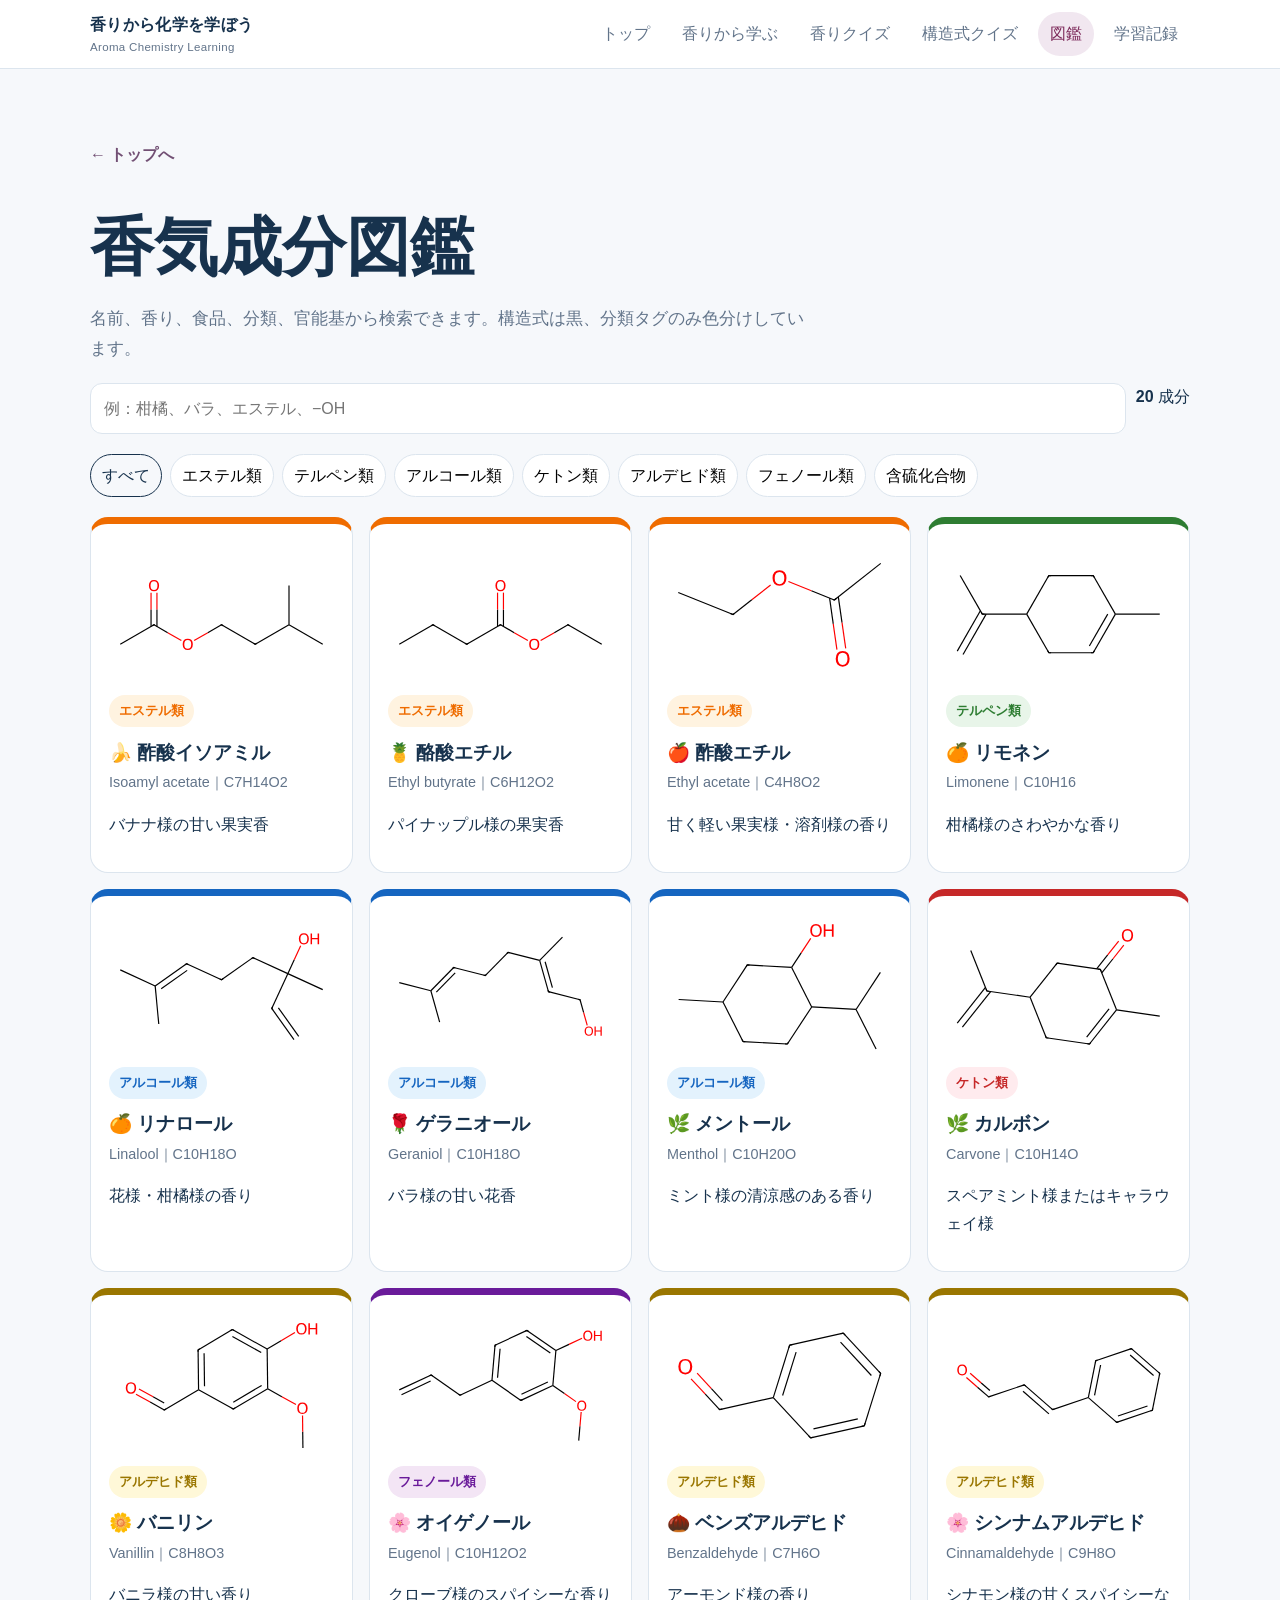
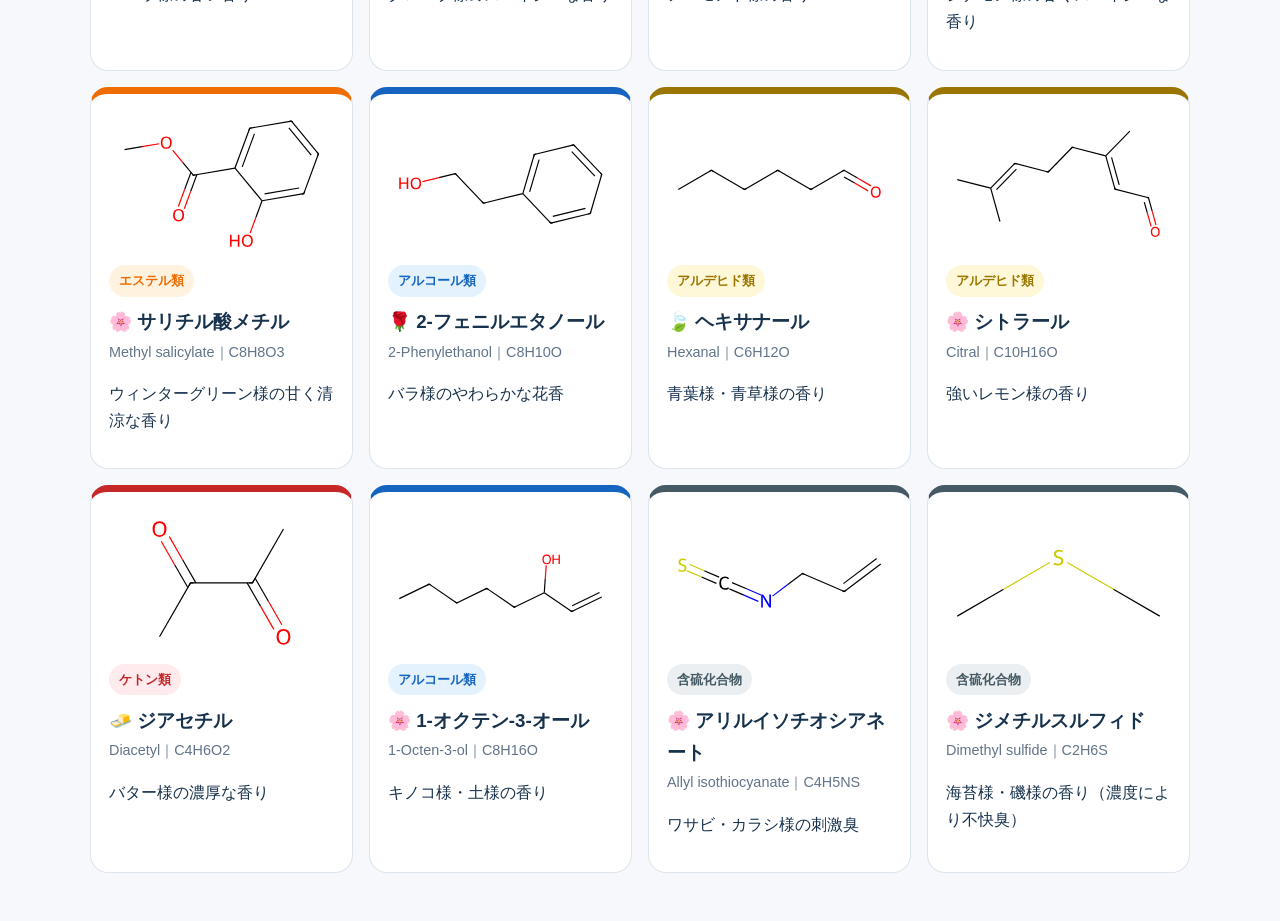
==== pages/encyclopedia.html @ e6738907 "Add files via upload" ====
<!doctype html><html lang="ja"><head><meta charset="utf-8"><meta name="viewport" content="width=device-width,initial-scale=1"><title>香気成分図鑑</title><link rel="stylesheet" href="../css/common.css"><link rel="stylesheet" href="../css/encyclopedia.css"></head><body><header class="site-header"><div class="container header-inner"><a class="brand" href="../index.html">香りから化学を学ぼう<small>Aroma Chemistry Learning</small></a><nav><a class="" href="../index.html">トップ</a><a class="" href="../pages/learn.html">香りから学ぶ</a><a class="" href="../pages/odor-quiz.html">香りクイズ</a><a class="" href="../pages/structure-quiz.html">構造式クイズ</a><a class="active" href="../pages/encyclopedia.html">図鑑</a><a class="" href="../pages/progress.html">学習記録</a></nav></div></header><main class="section"><div class="container"><a class="back" href="../index.html">← トップへ</a><h1>香気成分図鑑</h1><p class="lead">名前、香り、食品、分類、官能基から検索できます。構造式は黒、分類タグのみ色分けしています。</p><div class="tools"><input id="search" type="search" placeholder="例：柑橘、バラ、エステル、−OH"><span><b id="count">0</b> 成分</span></div><div class="filters" id="filters"></div><div class="cards" id="cards"></div></div></main><dialog id="detail"><div class="dialog-body" id="detailContent"></div></dialog><script type="module" src="../js/encyclopedia.js"></script></body></html>
---- css/common.css ----
:root{--ink:#17324d;--muted:#62748a;--bg:#f6f8fb;--card:#fff;--line:#dce5ee;--accent:#ad3b78;--accent2:#5b3f92}
*{box-sizing:border-box}html{scroll-behavior:smooth}body{margin:0;font-family:-apple-system,BlinkMacSystemFont,"Segoe UI","Hiragino Sans","Yu Gothic",sans-serif;background:var(--bg);color:var(--ink);line-height:1.7}
a{color:inherit;text-decoration:none}button,input,select{font:inherit}.container{width:min(1100px,calc(100% - 32px));margin:auto}
.site-header{background:#fff;border-bottom:1px solid var(--line);position:sticky;top:0;z-index:20}.header-inner{min-height:68px;display:flex;align-items:center;justify-content:space-between;gap:20px}
.brand{font-weight:800;letter-spacing:.02em}.brand small{display:block;color:var(--muted);font-weight:500;font-size:.72rem}
nav{display:flex;gap:8px;flex-wrap:wrap}nav a{padding:8px 12px;border-radius:999px;color:var(--muted)}nav a:hover,nav a.active{background:#f1e7f0;color:#7c2859}
.hero{padding:64px 0 40px;background:linear-gradient(135deg,#fff 0%,#f6edf4 48%,#eef4fb 100%)}.eyebrow{font-weight:800;color:#8c3265;letter-spacing:.12em;font-size:.8rem}
h1{font-size:clamp(2rem,6vw,4rem);line-height:1.15;margin:.3em 0}.lead{font-size:1.08rem;color:var(--muted);max-width:720px}
.flow{display:flex;align-items:center;gap:8px;flex-wrap:wrap;margin:24px 0}.flow span{background:#fff;border:1px solid var(--line);border-radius:999px;padding:8px 14px;font-weight:700}.flow b{color:#9c4b7b}
.grid{display:grid;grid-template-columns:repeat(auto-fit,minmax(230px,1fr));gap:18px}.menu-card,.panel,.quiz-card,.detail-card,.stat-card{background:#fff;border:1px solid var(--line);border-radius:22px;box-shadow:0 10px 30px rgba(27,53,79,.06)}
.menu-card{padding:24px;transition:.2s}.menu-card:hover{transform:translateY(-3px);box-shadow:0 16px 36px rgba(27,53,79,.1)}.menu-card .icon{font-size:2rem}.menu-card h2{margin:.4em 0}.menu-card p{color:var(--muted);margin:0}
.section{padding:48px 0}.section h2{font-size:1.7rem}.btn{border:0;border-radius:14px;padding:12px 18px;background:#263f5b;color:#fff;font-weight:800;cursor:pointer}.btn.primary{background:linear-gradient(135deg,#a53672,#65419a)}.btn.secondary{background:#edf2f7;color:#29445f}.btn:disabled{opacity:.55;cursor:default}.back{display:inline-flex;margin:24px 0;color:#725074;font-weight:700}
.tag{display:inline-flex;border-radius:999px;padding:5px 10px;font-size:.8rem;font-weight:800;color:var(--class-color);background:var(--class-light)}
.structure-img{display:block;max-width:100%;height:180px;object-fit:contain;filter:none}
.footer{padding:36px 0;color:var(--muted);font-size:.85rem;text-align:center}
.progress{height:10px;background:#e7edf3;border-radius:999px;overflow:hidden}.progress span{display:block;height:100%;background:linear-gradient(90deg,#a53672,#65419a)}
.notice{padding:14px 16px;border-left:4px solid var(--class-color,#8d5278);background:var(--class-light,#f7edf3);border-radius:8px}
@media(max-width:760px){.header-inner{align-items:flex-start;padding:12px 0;flex-direction:column}nav{font-size:.85rem}.hero{padding-top:38px}.structure-img{height:145px}}
---- css/encyclopedia.css ----
.tools{display:flex;gap:10px;flex-wrap:wrap;margin:20px 0}.tools input,.tools select{border:1px solid var(--line);border-radius:12px;padding:11px 13px;background:#fff}.tools input{flex:1;min-width:220px}.filters{display:flex;gap:8px;flex-wrap:wrap;margin-bottom:20px}.filter{border:1px solid var(--line);background:#fff;border-radius:999px;padding:7px 11px;cursor:pointer}.filter.active{color:var(--class-color);background:var(--class-light);border-color:var(--class-color)}
.cards{display:grid;grid-template-columns:repeat(auto-fill,minmax(250px,1fr));gap:16px}.compound-card{background:#fff;border:1px solid var(--line);border-top:7px solid var(--class-color);border-radius:18px;padding:18px;cursor:pointer}.compound-card img{width:100%;height:145px;object-fit:contain}.compound-card h3{margin:.5em 0 .1em}.muted{color:var(--muted);font-size:.9rem}
dialog{width:min(760px,calc(100% - 24px));border:0;border-radius:22px;padding:0;box-shadow:0 24px 70px rgba(0,0,0,.22)}dialog::backdrop{background:rgba(18,34,50,.55)}.dialog-body{padding:26px}.dialog-head{display:flex;justify-content:space-between;gap:15px}.close{border:0;background:#edf2f7;border-radius:50%;width:38px;height:38px;cursor:pointer}.detail-grid{display:grid;grid-template-columns:260px 1fr;gap:22px}.detail-grid img{width:100%;height:220px;object-fit:contain}.fact{padding:11px 0;border-bottom:1px solid var(--line)}
@media(max-width:640px){.detail-grid{grid-template-columns:1fr}}
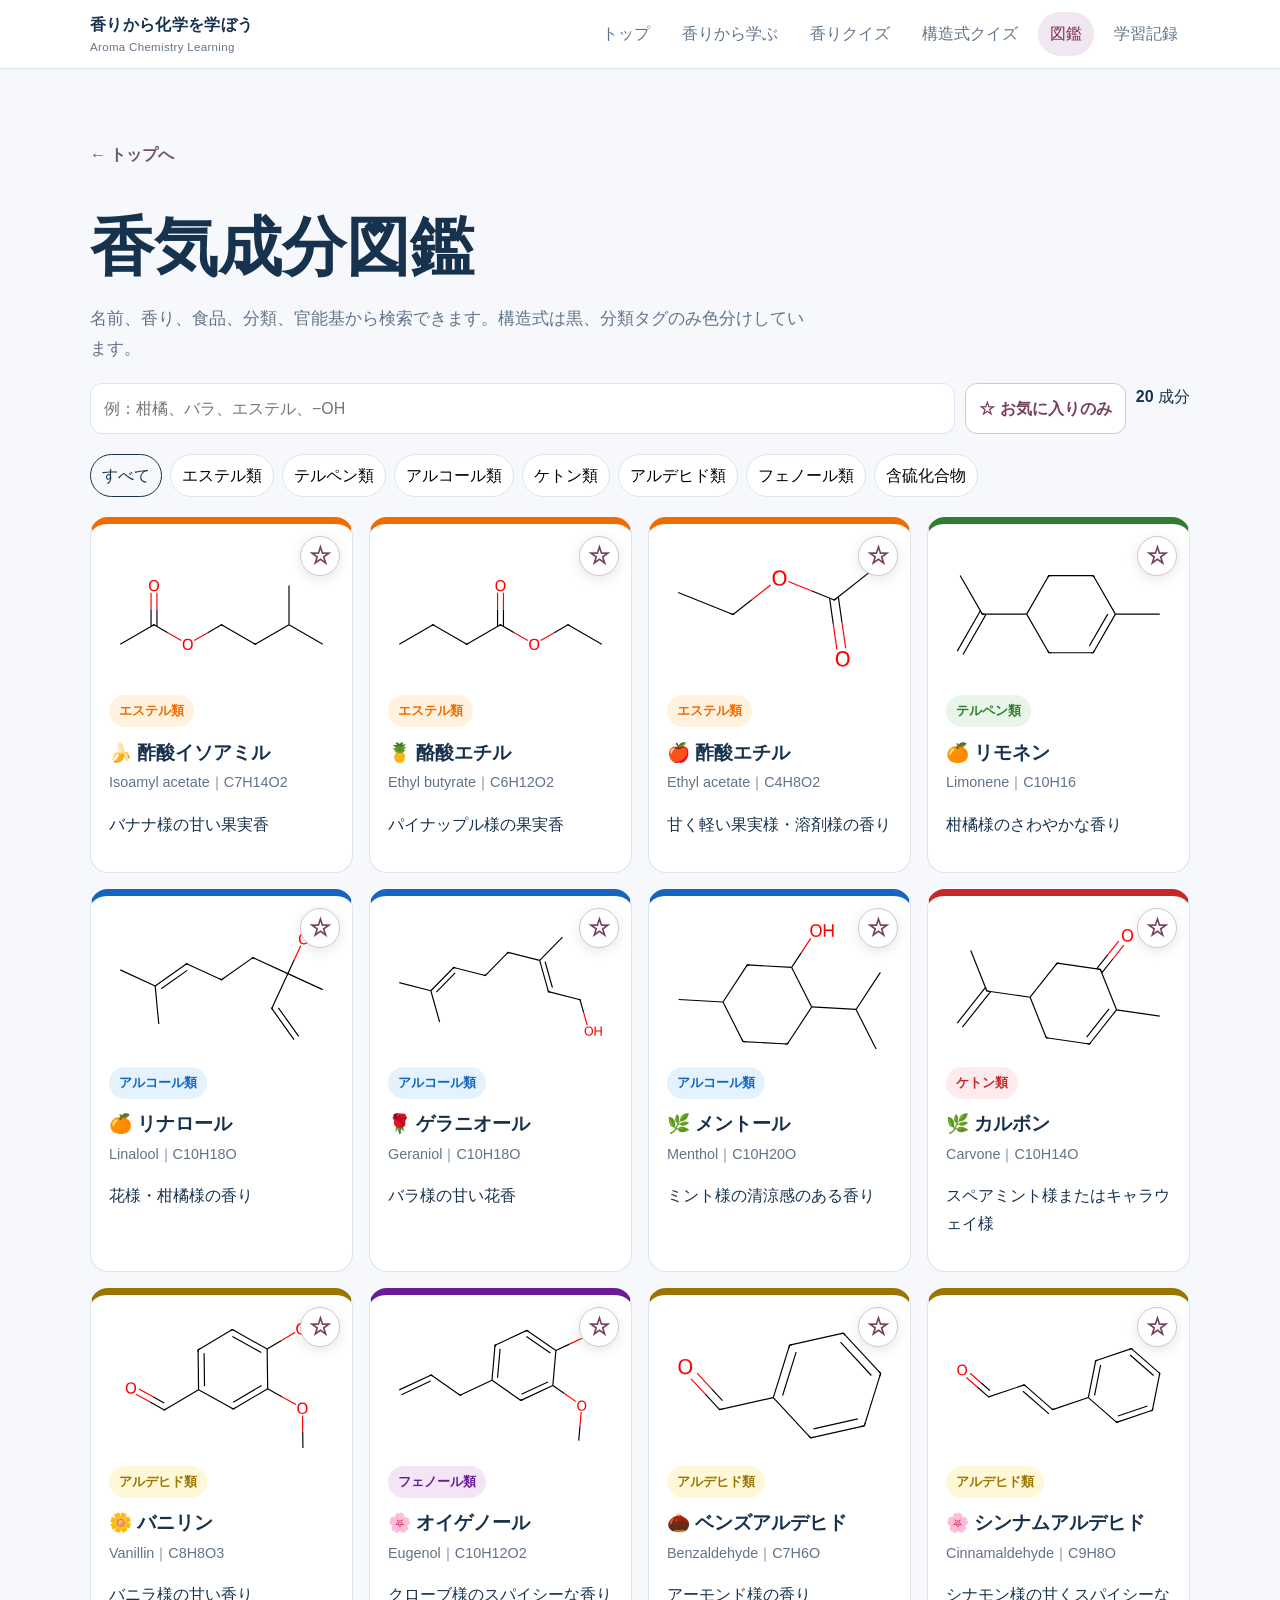
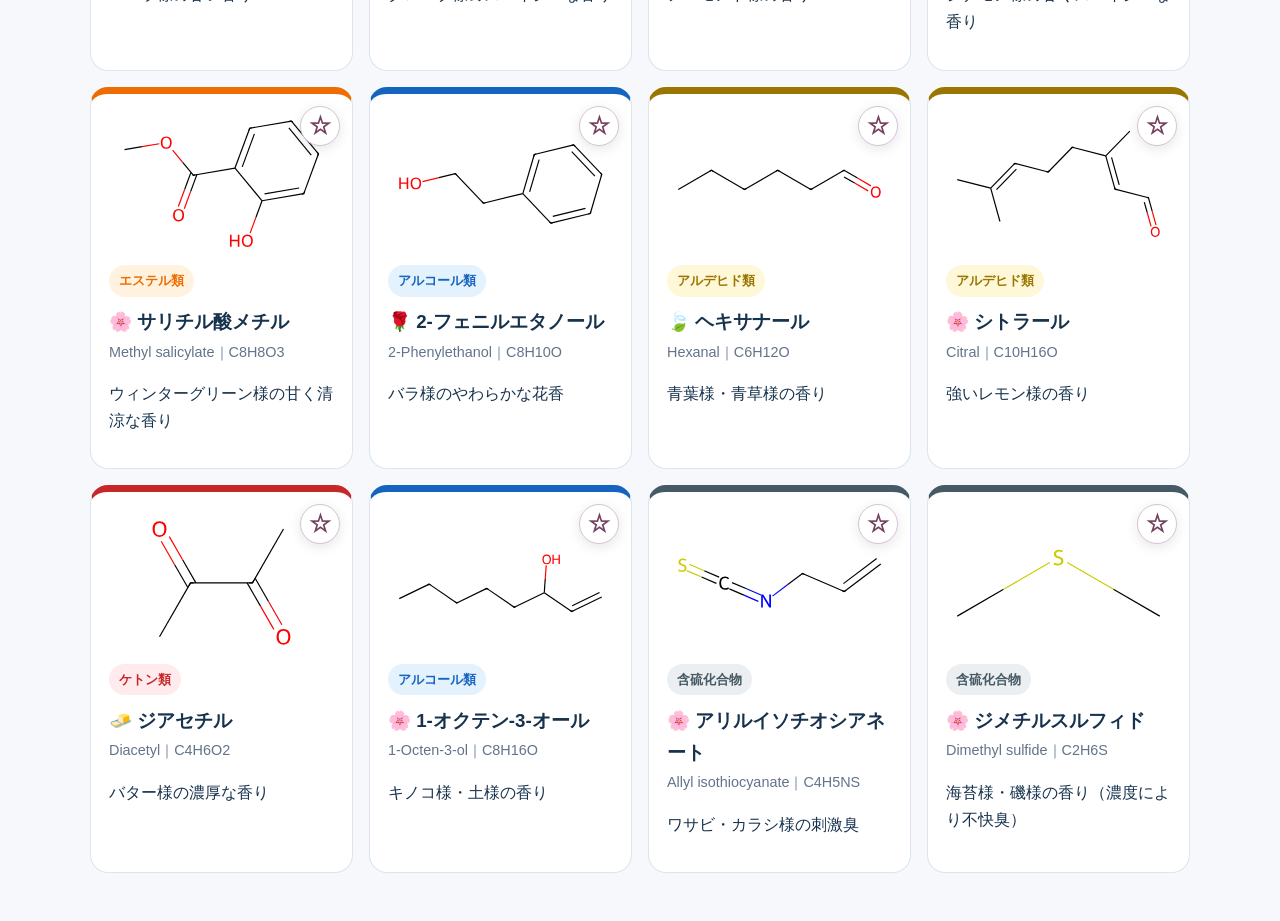
==== commit 589b9e97: "Release version 2.2" ====
--- a/pages/encyclopedia.html
+++ b/pages/encyclopedia.html
@@ -1 +1 @@
-<!doctype html><html lang="ja"><head><meta charset="utf-8"><meta name="viewport" content="width=device-width,initial-scale=1"><title>香気成分図鑑</title><link rel="stylesheet" href="../css/common.css"><link rel="stylesheet" href="../css/encyclopedia.css"></head><body><header class="site-header"><div class="container header-inner"><a class="brand" href="../index.html">香りから化学を学ぼう<small>Aroma Chemistry Learning</small></a><nav><a class="" href="../index.html">トップ</a><a class="" href="../pages/learn.html">香りから学ぶ</a><a class="" href="../pages/odor-quiz.html">香りクイズ</a><a class="" href="../pages/structure-quiz.html">構造式クイズ</a><a class="active" href="../pages/encyclopedia.html">図鑑</a><a class="" href="../pages/progress.html">学習記録</a></nav></div></header><main class="section"><div class="container"><a class="back" href="../index.html">← トップへ</a><h1>香気成分図鑑</h1><p class="lead">名前、香り、食品、分類、官能基から検索できます。構造式は黒、分類タグのみ色分けしています。</p><div class="tools"><input id="search" type="search" placeholder="例：柑橘、バラ、エステル、−OH"><span><b id="count">0</b> 成分</span></div><div class="filters" id="filters"></div><div class="cards" id="cards"></div></div></main><dialog id="detail"><div class="dialog-body" id="detailContent"></div></dialog><script type="module" src="../js/encyclopedia.js"></script></body></html>+<!doctype html><html lang="ja"><head><meta charset="utf-8"><meta name="viewport" content="width=device-width,initial-scale=1"><title>香気成分図鑑</title><link rel="stylesheet" href="../css/common.css"><link rel="stylesheet" href="../css/encyclopedia.css"></head><body><header class="site-header"><div class="container header-inner"><a class="brand" href="../index.html">香りから化学を学ぼう<small>Aroma Chemistry Learning</small></a><nav><a class="" href="../index.html">トップ</a><a class="" href="../pages/learn.html">香りから学ぶ</a><a class="" href="../pages/odor-quiz.html">香りクイズ</a><a class="" href="../pages/structure-quiz.html">構造式クイズ</a><a class="active" href="../pages/encyclopedia.html">図鑑</a><a class="" href="../pages/progress.html">学習記録</a></nav></div></header><main class="section"><div class="container"><a class="back" href="../index.html">← トップへ</a><h1>香気成分図鑑</h1><p class="lead">名前、香り、食品、分類、官能基から検索できます。構造式は黒、分類タグのみ色分けしています。</p><div class="tools"><input id="search" type="search" placeholder="例：柑橘、バラ、エステル、−OH"><button id="favoriteOnly" class="favorite-filter" type="button" aria-pressed="false">☆ お気に入りのみ</button><span><b id="count">0</b> 成分</span></div><div class="filters" id="filters"></div><div class="cards" id="cards"></div></div></main><dialog id="detail"><div class="dialog-body" id="detailContent"></div></dialog><script type="module" src="../js/encyclopedia.js"></script></body></html>
--- a/css/common.css
+++ b/css/common.css
@@ -17,3 +17,4 @@
 .progress{height:10px;background:#e7edf3;border-radius:999px;overflow:hidden}.progress span{display:block;height:100%;background:linear-gradient(90deg,#a53672,#65419a)}
 .notice{padding:14px 16px;border-left:4px solid var(--class-color,#8d5278);background:var(--class-light,#f7edf3);border-radius:8px}
 @media(max-width:760px){.header-inner{align-items:flex-start;padding:12px 0;flex-direction:column}nav{font-size:.85rem}.hero{padding-top:38px}.structure-img{height:145px}}
+.favorite-button{display:inline-flex;align-items:center;gap:7px;border:1px solid #d8c4cf;background:#fff;color:#75415f;border-radius:999px;padding:7px 11px;font-weight:800;cursor:pointer;line-height:1.2}.favorite-button:hover{background:#faf1f6;border-color:#a95883}.favorite-button.active{background:#fff4cf;border-color:#d19d20;color:#795500}.favorite-button.icon-only{width:40px;height:40px;padding:0;justify-content:center;font-size:1.35rem;box-shadow:0 3px 12px rgba(34,47,62,.12)}.favorite-button.icon-only .favorite-text{position:absolute;width:1px;height:1px;padding:0;margin:-1px;overflow:hidden;clip:rect(0,0,0,0);white-space:nowrap;border:0}
--- a/css/encyclopedia.css
+++ b/css/encyclopedia.css
@@ -3,3 +3,5 @@
 .cards{display:grid;grid-template-columns:repeat(auto-fill,minmax(250px,1fr));gap:16px}.compound-card{background:#fff;border:1px solid var(--line);border-top:7px solid var(--class-color);border-radius:18px;padding:18px;cursor:pointer}.compound-card img{width:100%;height:145px;object-fit:contain}.compound-card h3{margin:.5em 0 .1em}.muted{color:var(--muted);font-size:.9rem}
 dialog{width:min(760px,calc(100% - 24px));border:0;border-radius:22px;padding:0;box-shadow:0 24px 70px rgba(0,0,0,.22)}dialog::backdrop{background:rgba(18,34,50,.55)}.dialog-body{padding:26px}.dialog-head{display:flex;justify-content:space-between;gap:15px}.close{border:0;background:#edf2f7;border-radius:50%;width:38px;height:38px;cursor:pointer}.detail-grid{display:grid;grid-template-columns:260px 1fr;gap:22px}.detail-grid img{width:100%;height:220px;object-fit:contain}.fact{padding:11px 0;border-bottom:1px solid var(--line)}
 @media(max-width:640px){.detail-grid{grid-template-columns:1fr}}
+.favorite-filter{border:1px solid #d8c4cf;background:#fff;color:#75415f;border-radius:12px;padding:10px 13px;font-weight:800;cursor:pointer}.favorite-filter.active{background:#fff4cf;border-color:#d19d20;color:#795500}.compound-card{position:relative}.card-favorite{position:absolute;right:12px;top:12px;z-index:2}.dialog-actions{display:flex;align-items:flex-start;gap:8px}.empty-state{grid-column:1/-1;text-align:center;padding:42px 20px;background:#fff;border:1px dashed var(--line);border-radius:18px;color:var(--muted)}
+@media(max-width:640px){.dialog-actions .favorite-text{display:none}.dialog-actions .favorite-button{width:38px;height:38px;padding:0;justify-content:center}}
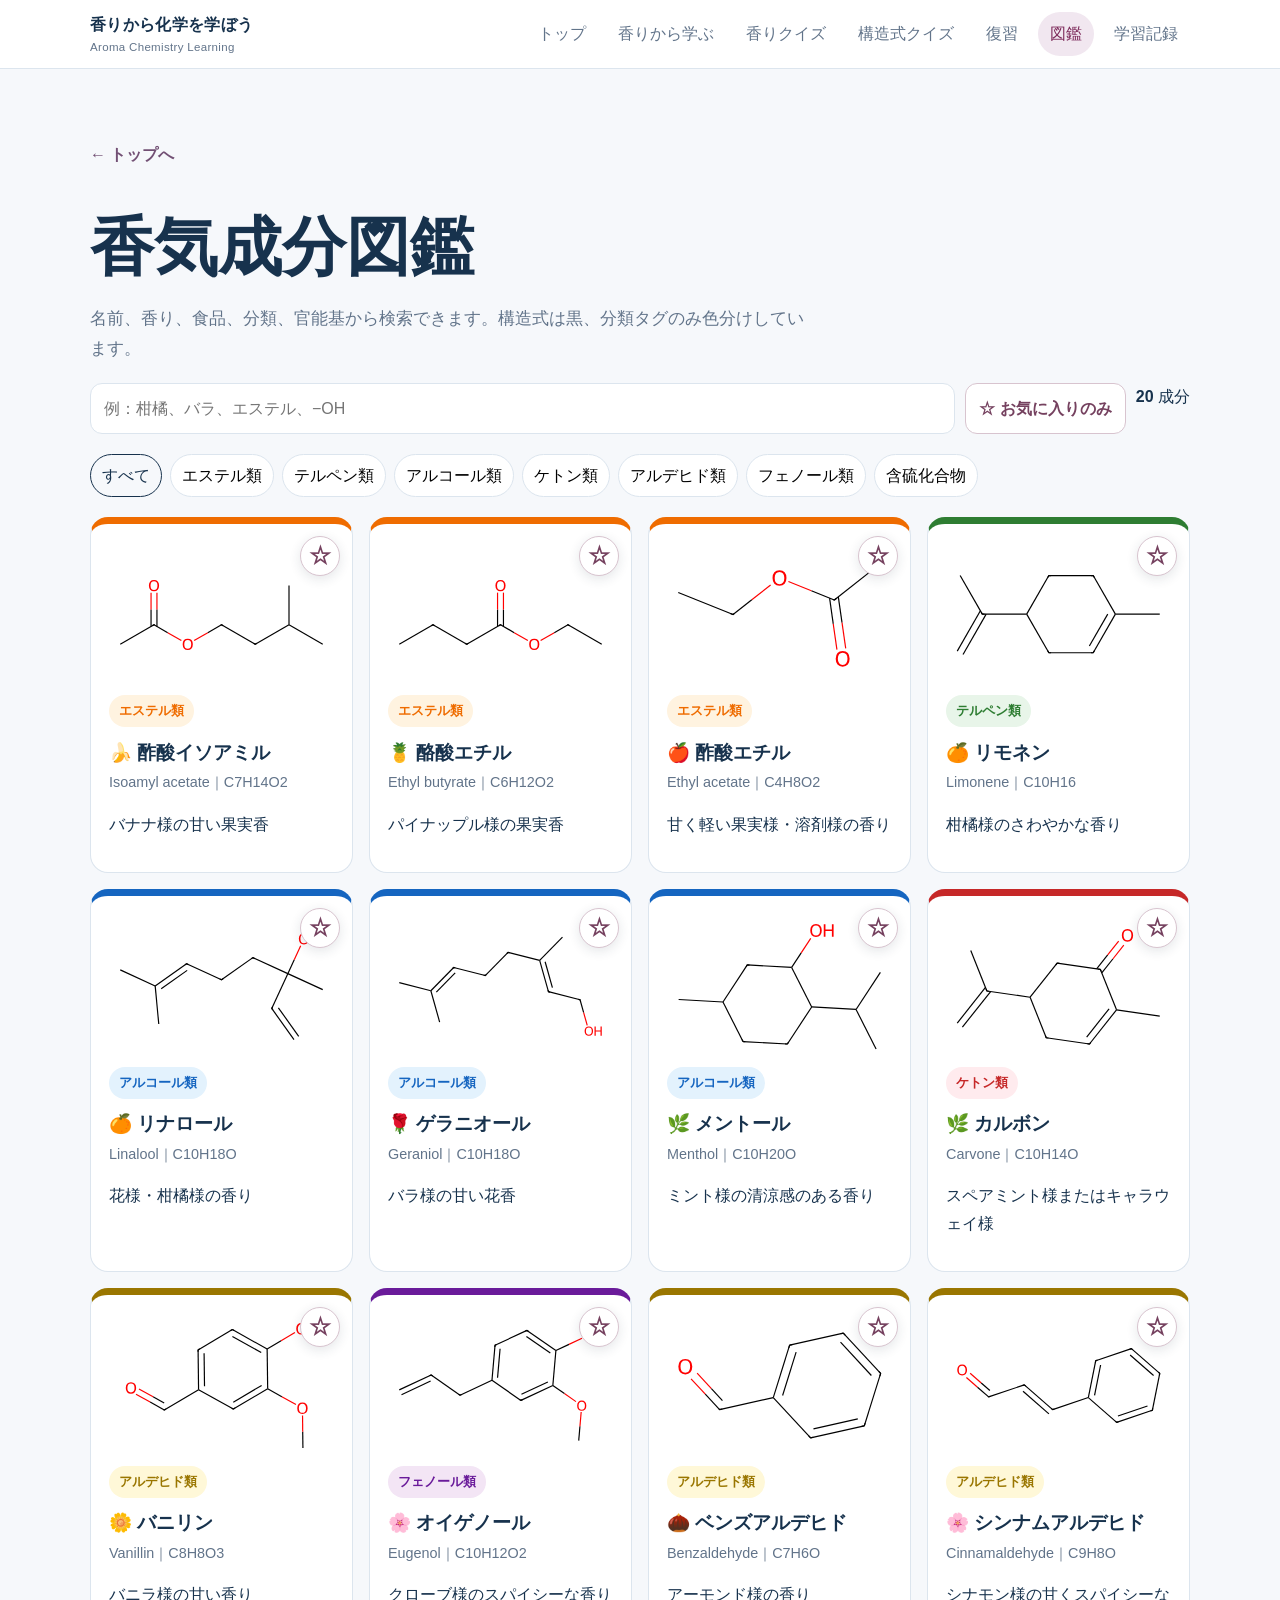
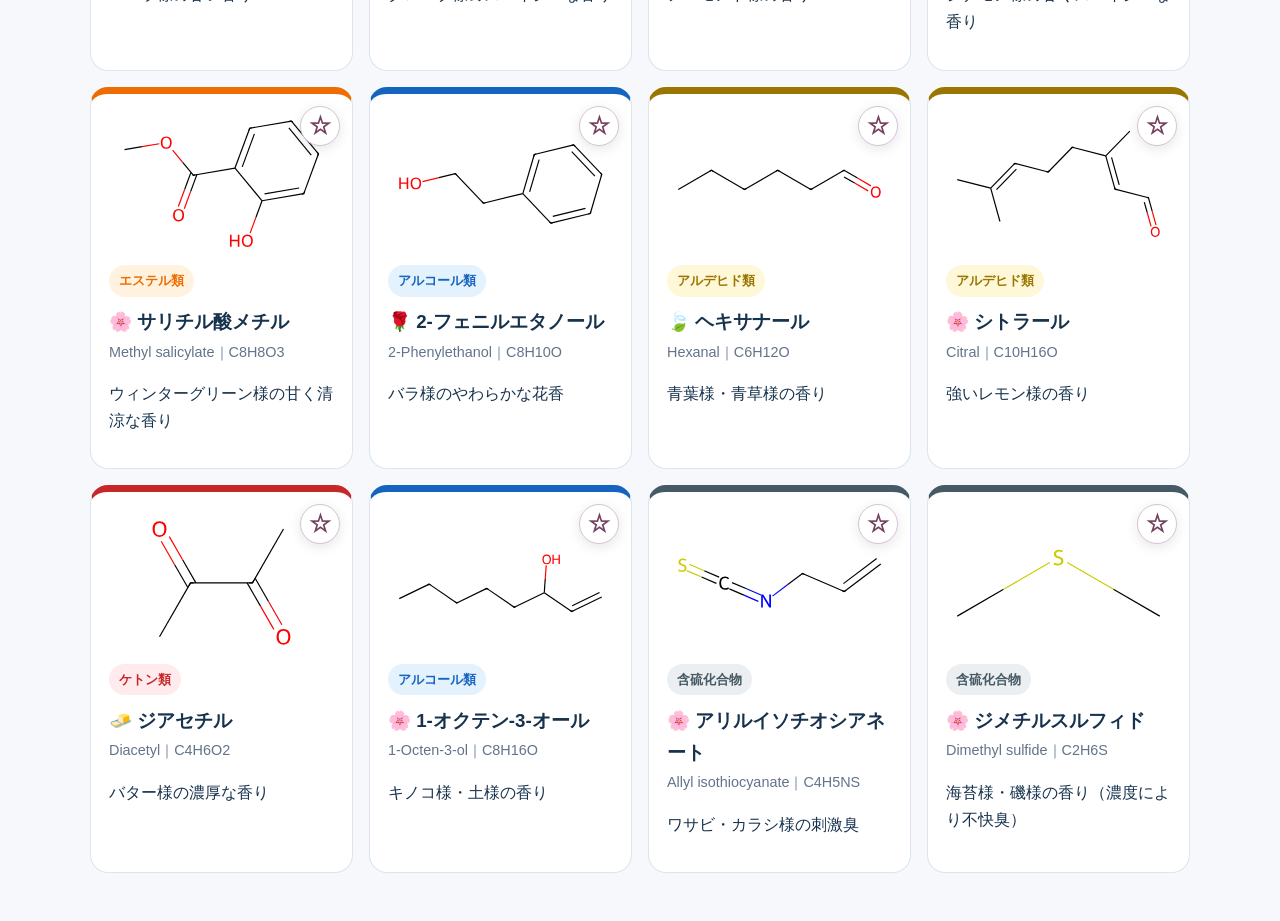
==== commit 122ebf66: "Add review mode for version 2.3" ====
--- a/pages/encyclopedia.html
+++ b/pages/encyclopedia.html
@@ -1 +1 @@
-<!doctype html><html lang="ja"><head><meta charset="utf-8"><meta name="viewport" content="width=device-width,initial-scale=1"><title>香気成分図鑑</title><link rel="stylesheet" href="../css/common.css"><link rel="stylesheet" href="../css/encyclopedia.css"></head><body><header class="site-header"><div class="container header-inner"><a class="brand" href="../index.html">香りから化学を学ぼう<small>Aroma Chemistry Learning</small></a><nav><a class="" href="../index.html">トップ</a><a class="" href="../pages/learn.html">香りから学ぶ</a><a class="" href="../pages/odor-quiz.html">香りクイズ</a><a class="" href="../pages/structure-quiz.html">構造式クイズ</a><a class="active" href="../pages/encyclopedia.html">図鑑</a><a class="" href="../pages/progress.html">学習記録</a></nav></div></header><main class="section"><div class="container"><a class="back" href="../index.html">← トップへ</a><h1>香気成分図鑑</h1><p class="lead">名前、香り、食品、分類、官能基から検索できます。構造式は黒、分類タグのみ色分けしています。</p><div class="tools"><input id="search" type="search" placeholder="例：柑橘、バラ、エステル、−OH"><button id="favoriteOnly" class="favorite-filter" type="button" aria-pressed="false">☆ お気に入りのみ</button><span><b id="count">0</b> 成分</span></div><div class="filters" id="filters"></div><div class="cards" id="cards"></div></div></main><dialog id="detail"><div class="dialog-body" id="detailContent"></div></dialog><script type="module" src="../js/encyclopedia.js"></script></body></html>+<!doctype html><html lang="ja"><head><meta charset="utf-8"><meta name="viewport" content="width=device-width,initial-scale=1"><title>香気成分図鑑</title><link rel="stylesheet" href="../css/common.css"><link rel="stylesheet" href="../css/encyclopedia.css"></head><body><header class="site-header"><div class="container header-inner"><a class="brand" href="../index.html">香りから化学を学ぼう<small>Aroma Chemistry Learning</small></a><nav><a class="" href="../index.html">トップ</a><a class="" href="../pages/learn.html">香りから学ぶ</a><a class="" href="../pages/odor-quiz.html">香りクイズ</a><a class="" href="../pages/structure-quiz.html">構造式クイズ</a><a class="" href="../pages/review.html">復習</a><a class="active" href="../pages/encyclopedia.html">図鑑</a><a class="" href="../pages/progress.html">学習記録</a></nav></div></header><main class="section"><div class="container"><a class="back" href="../index.html">← トップへ</a><h1>香気成分図鑑</h1><p class="lead">名前、香り、食品、分類、官能基から検索できます。構造式は黒、分類タグのみ色分けしています。</p><div class="tools"><input id="search" type="search" placeholder="例：柑橘、バラ、エステル、−OH"><button id="favoriteOnly" class="favorite-filter" type="button" aria-pressed="false">☆ お気に入りのみ</button><span><b id="count">0</b> 成分</span></div><div class="filters" id="filters"></div><div class="cards" id="cards"></div></div></main><dialog id="detail"><div class="dialog-body" id="detailContent"></div></dialog><script type="module" src="../js/encyclopedia.js"></script></body></html>
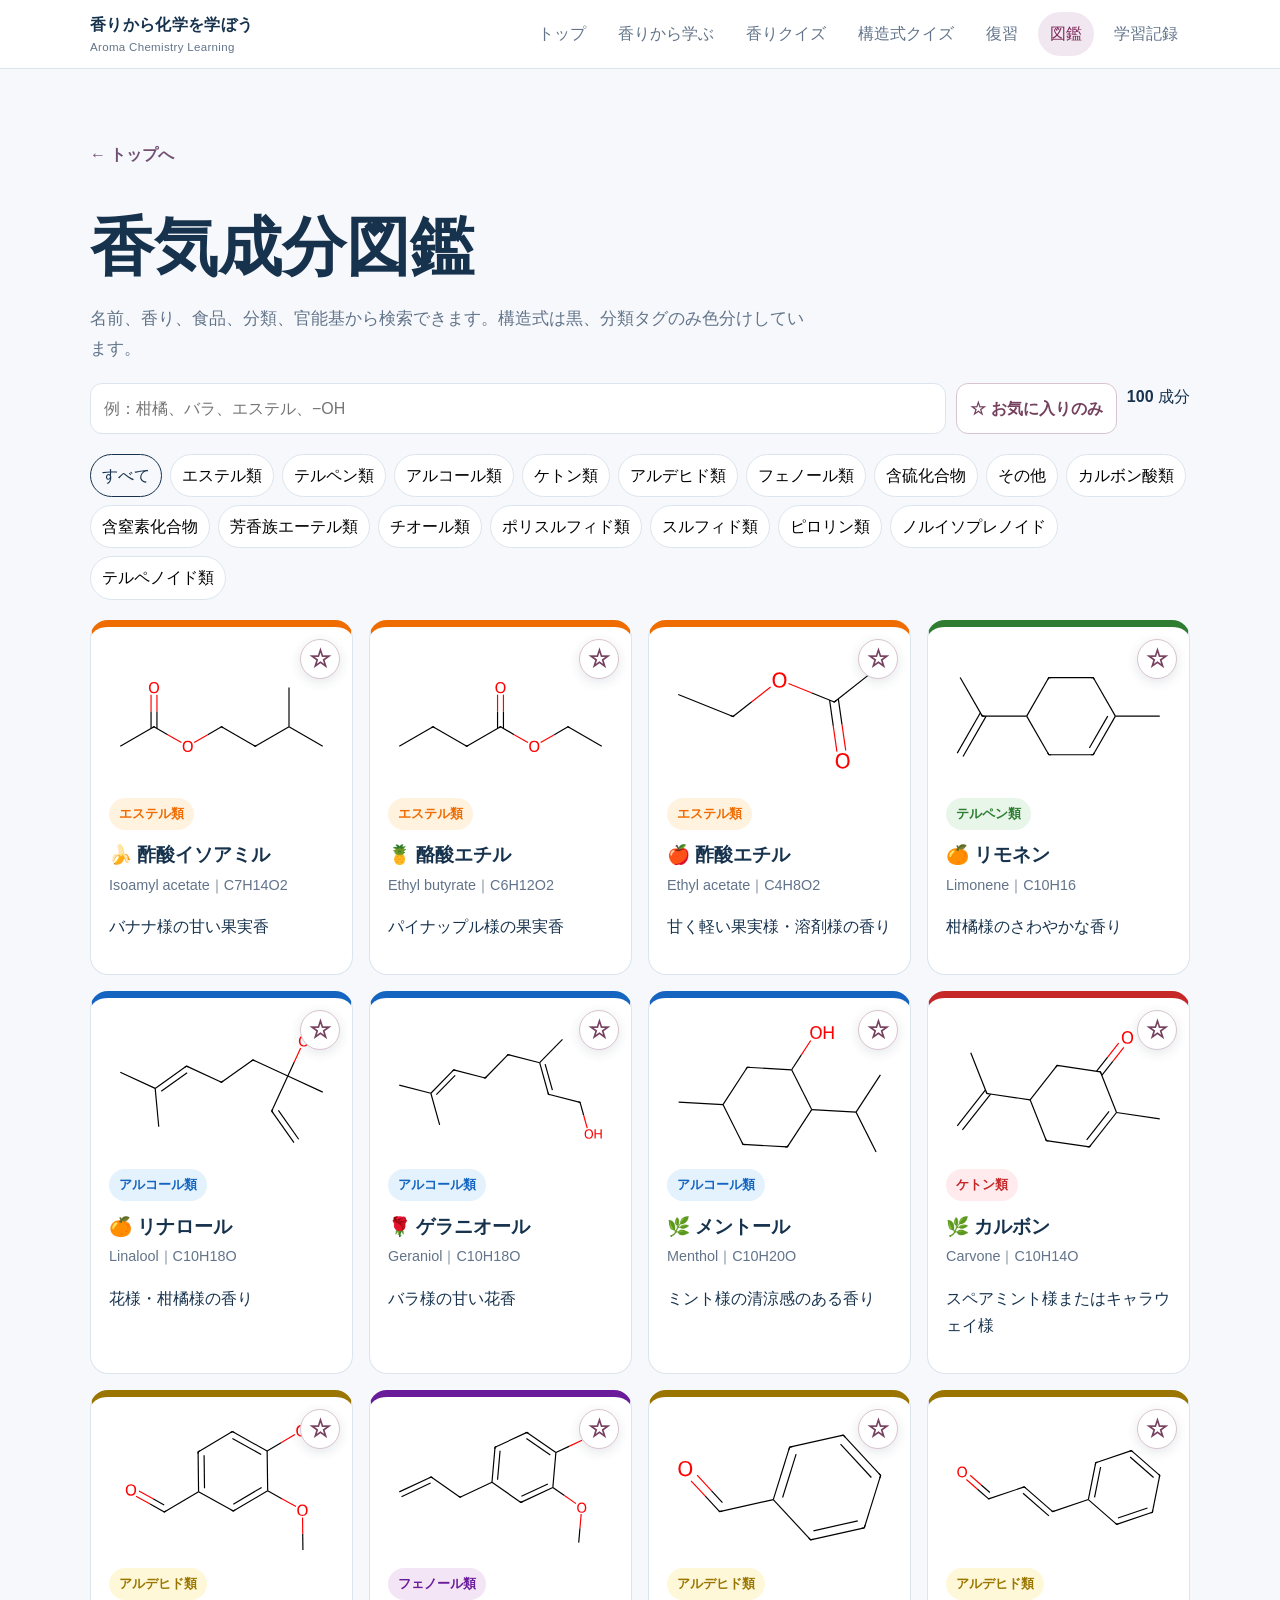
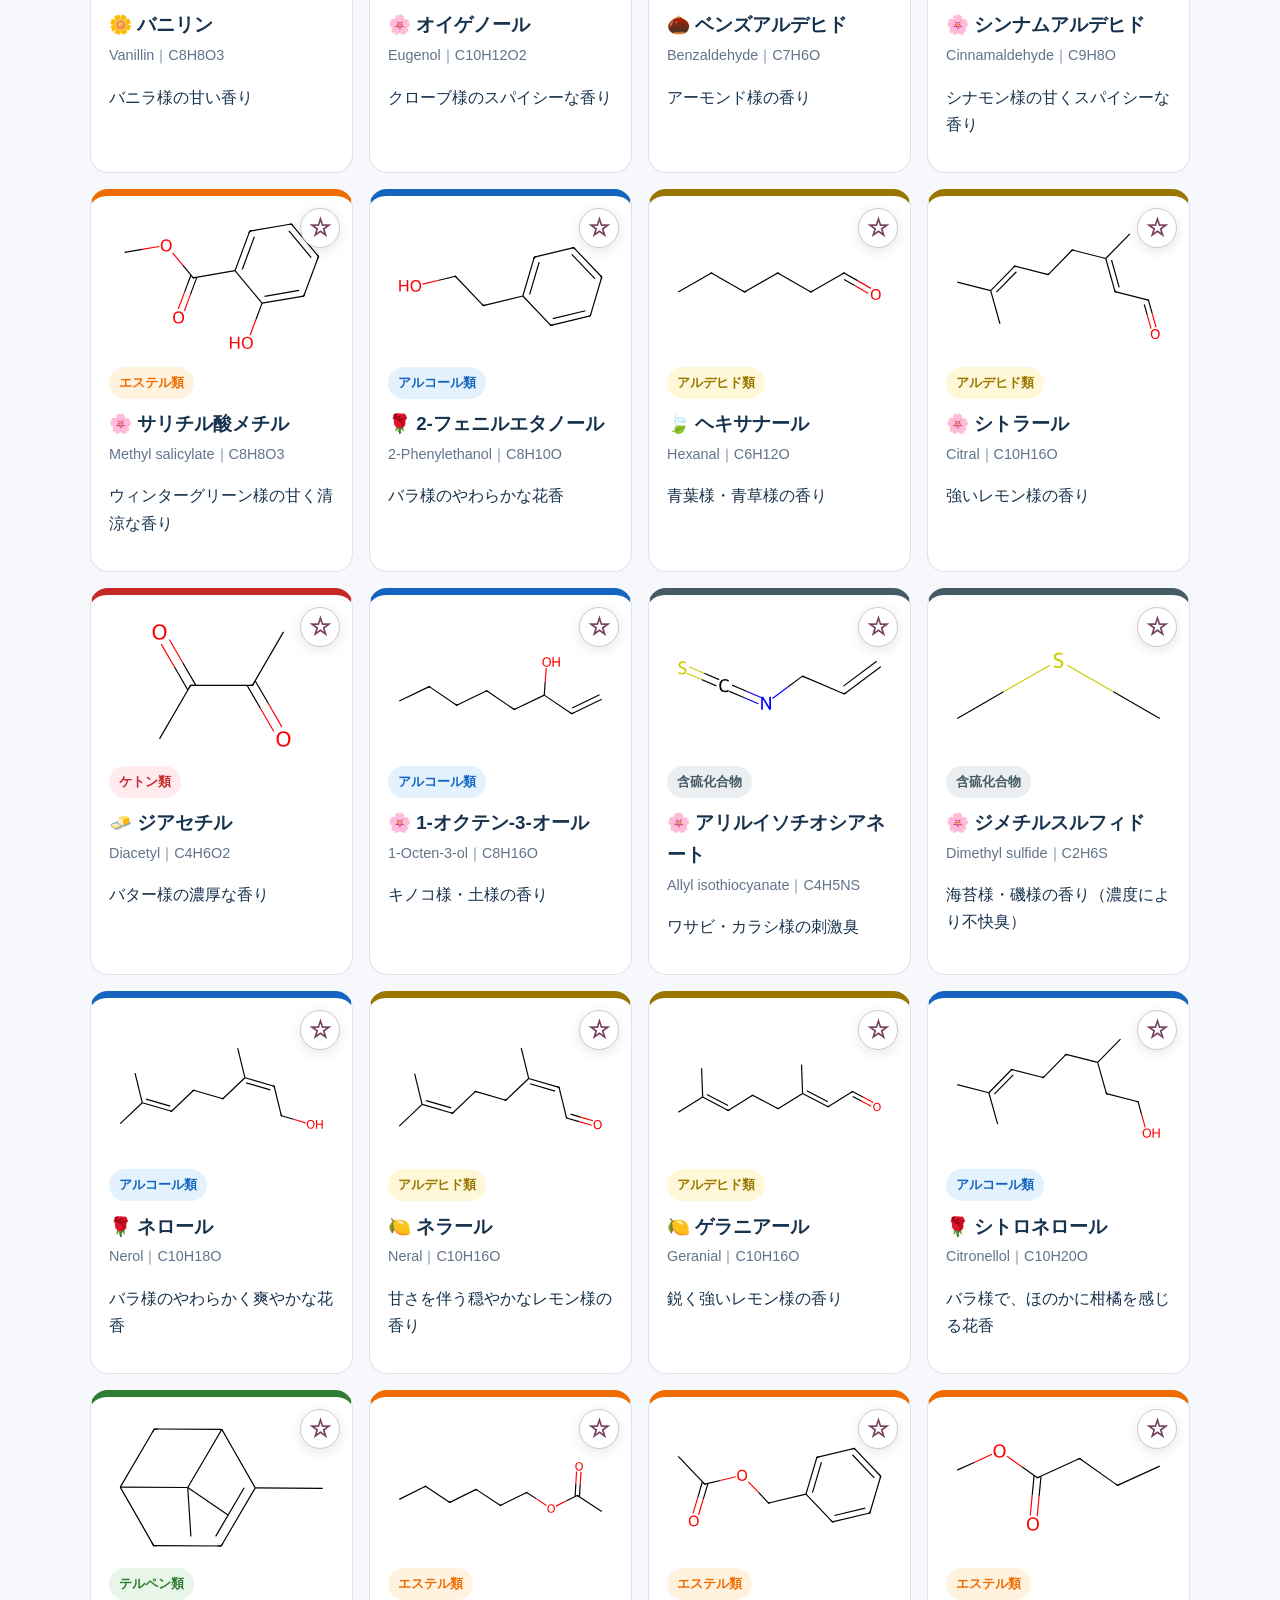
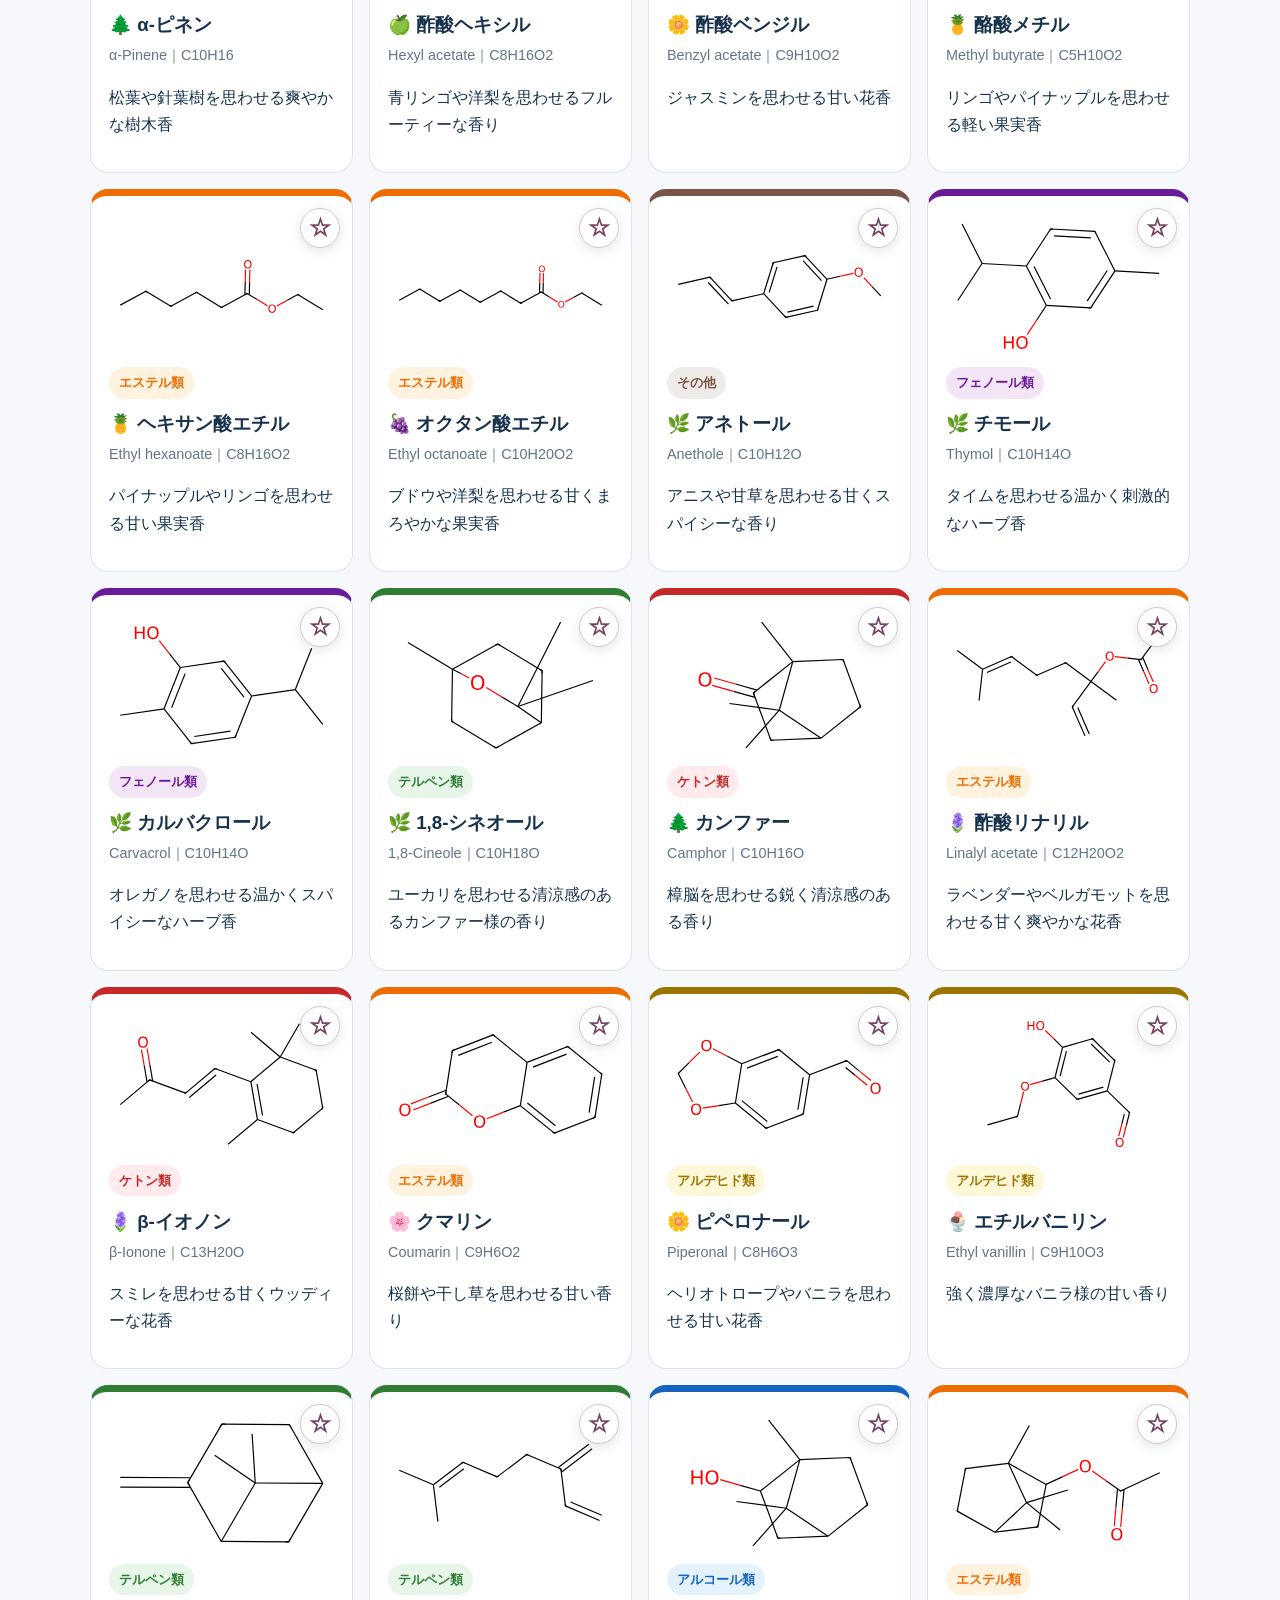
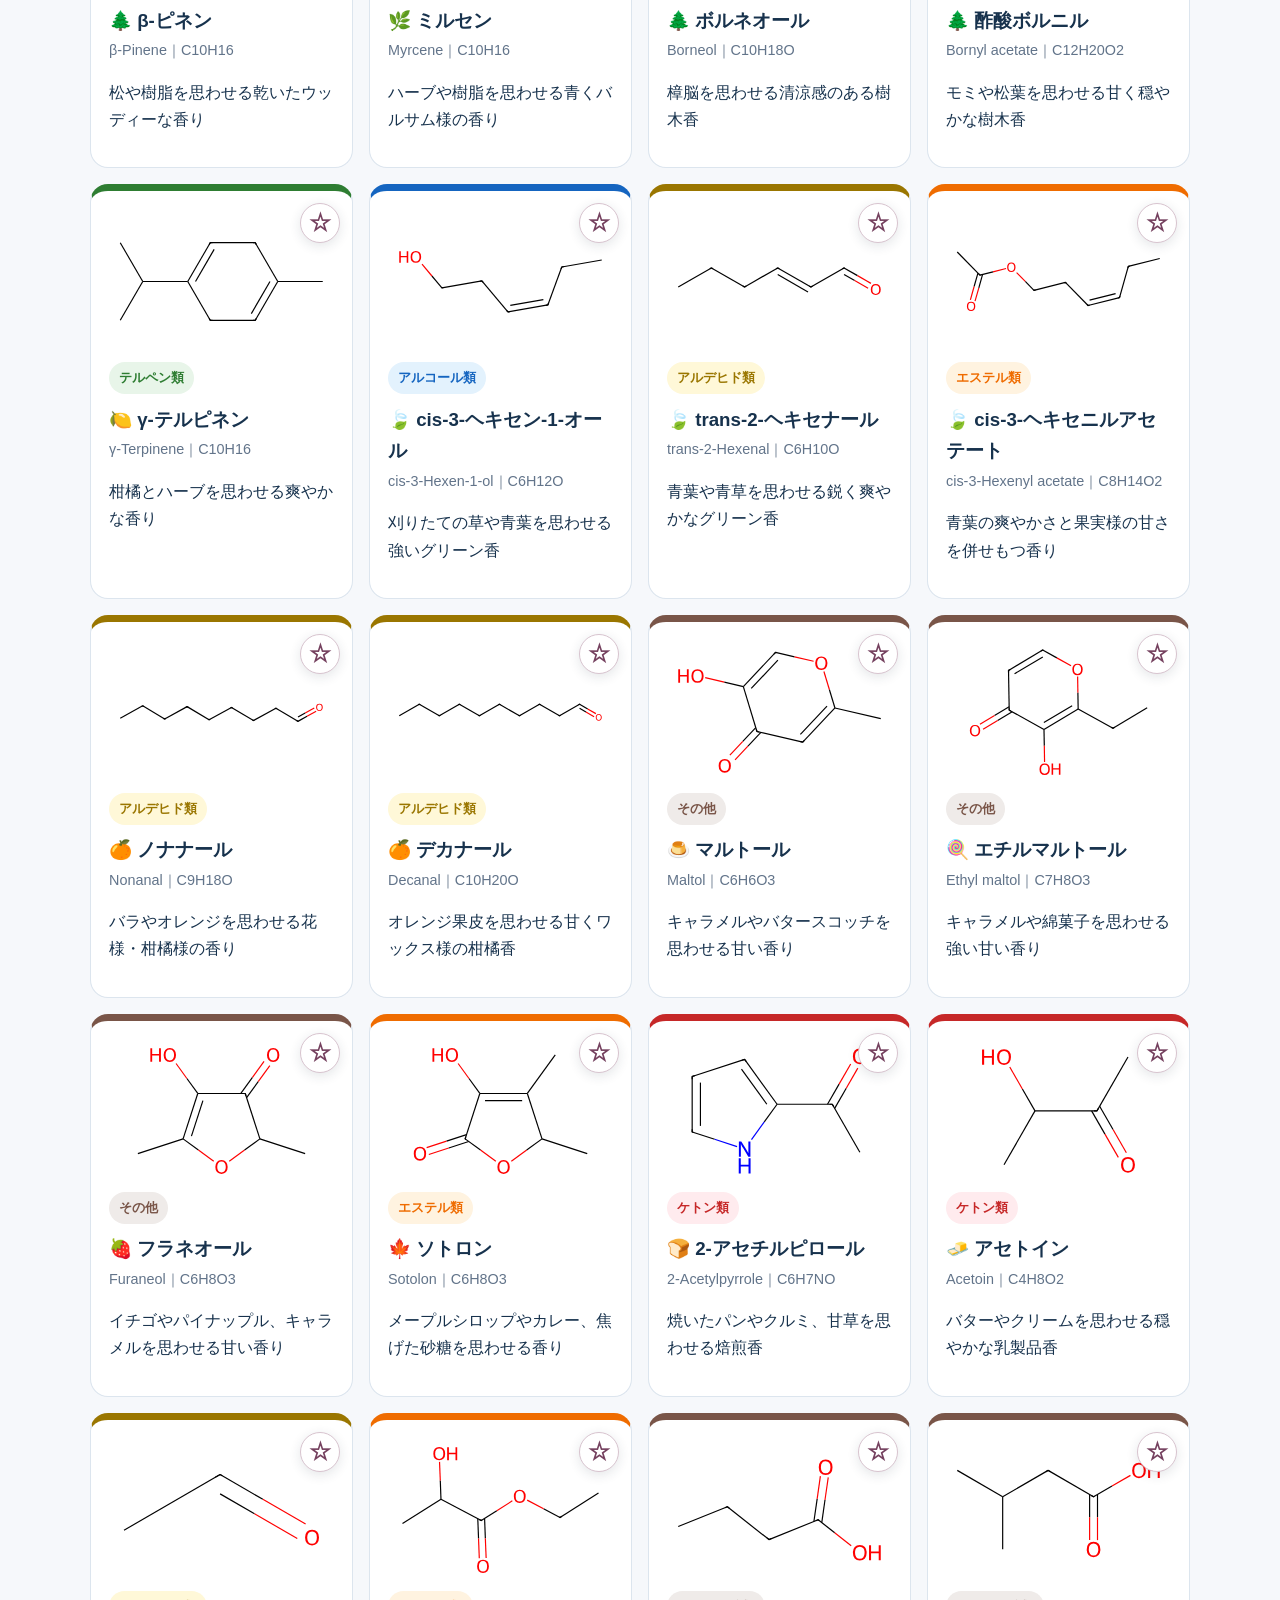
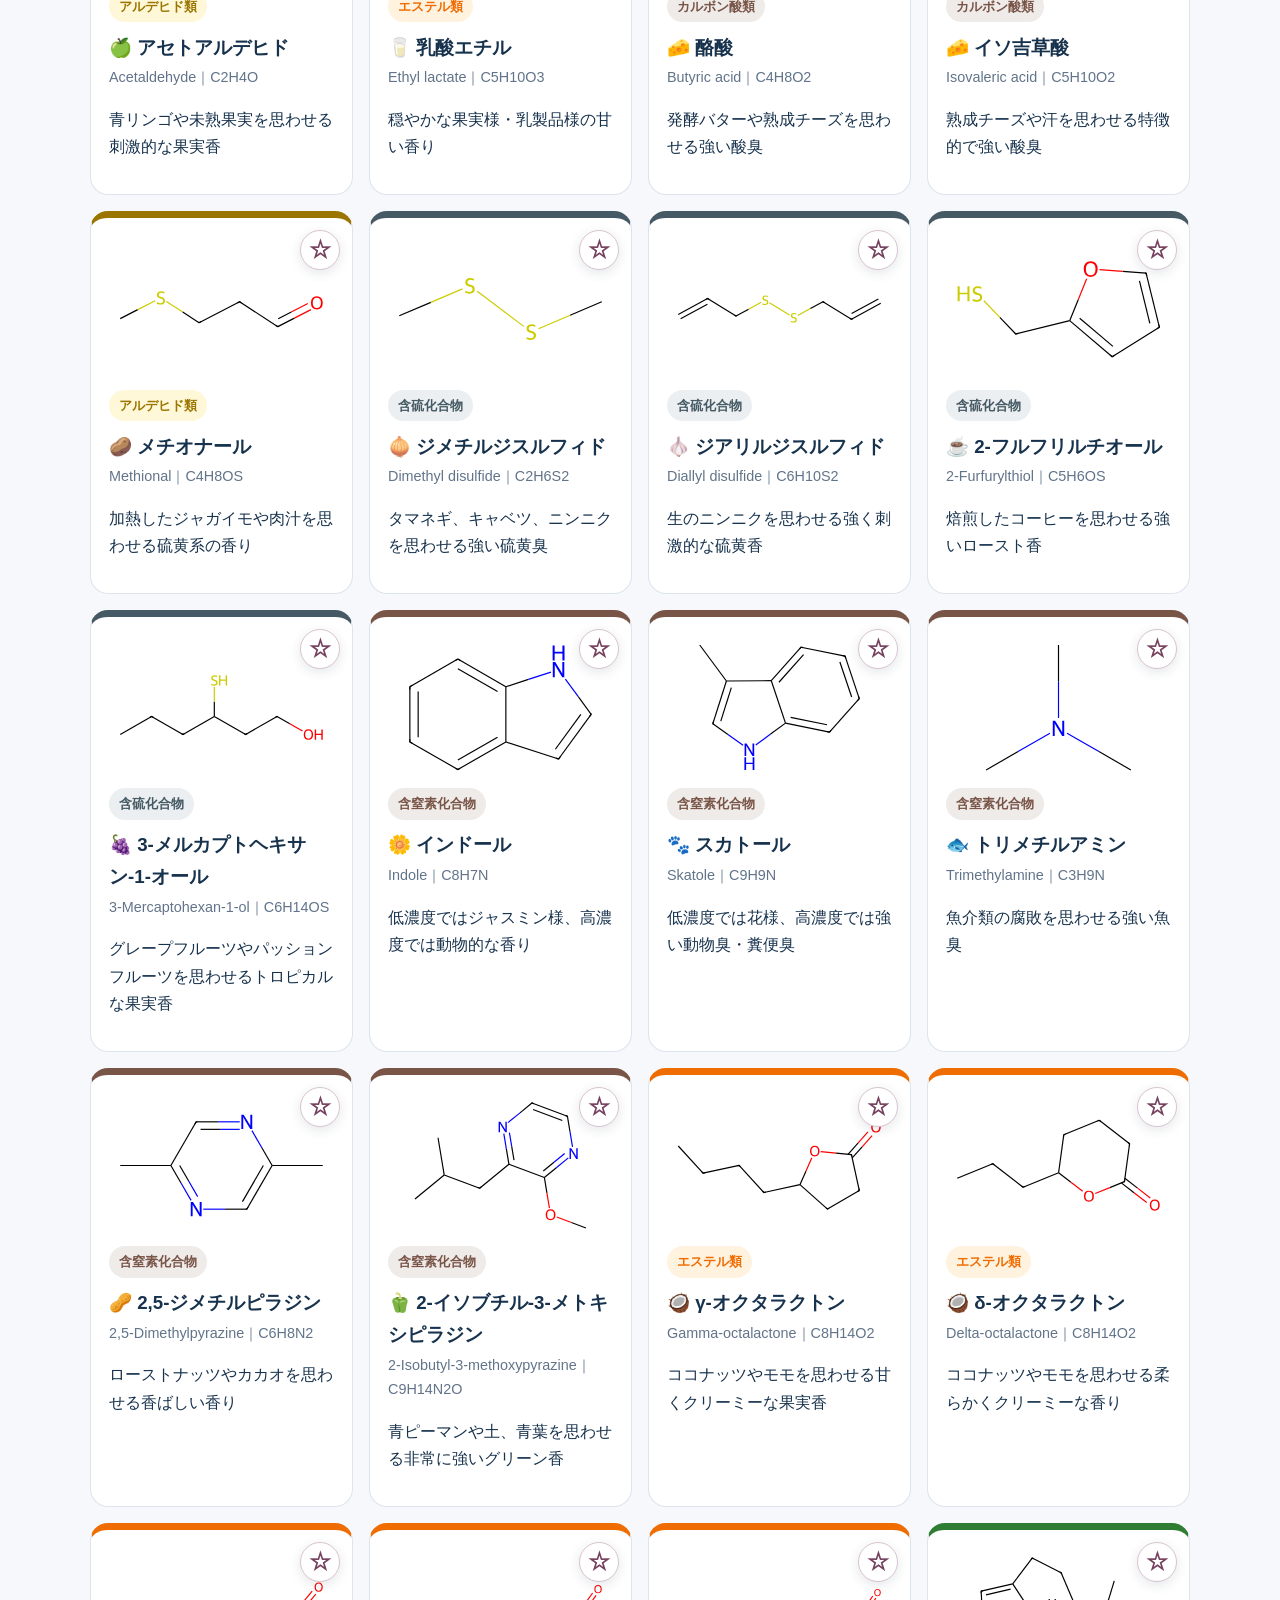
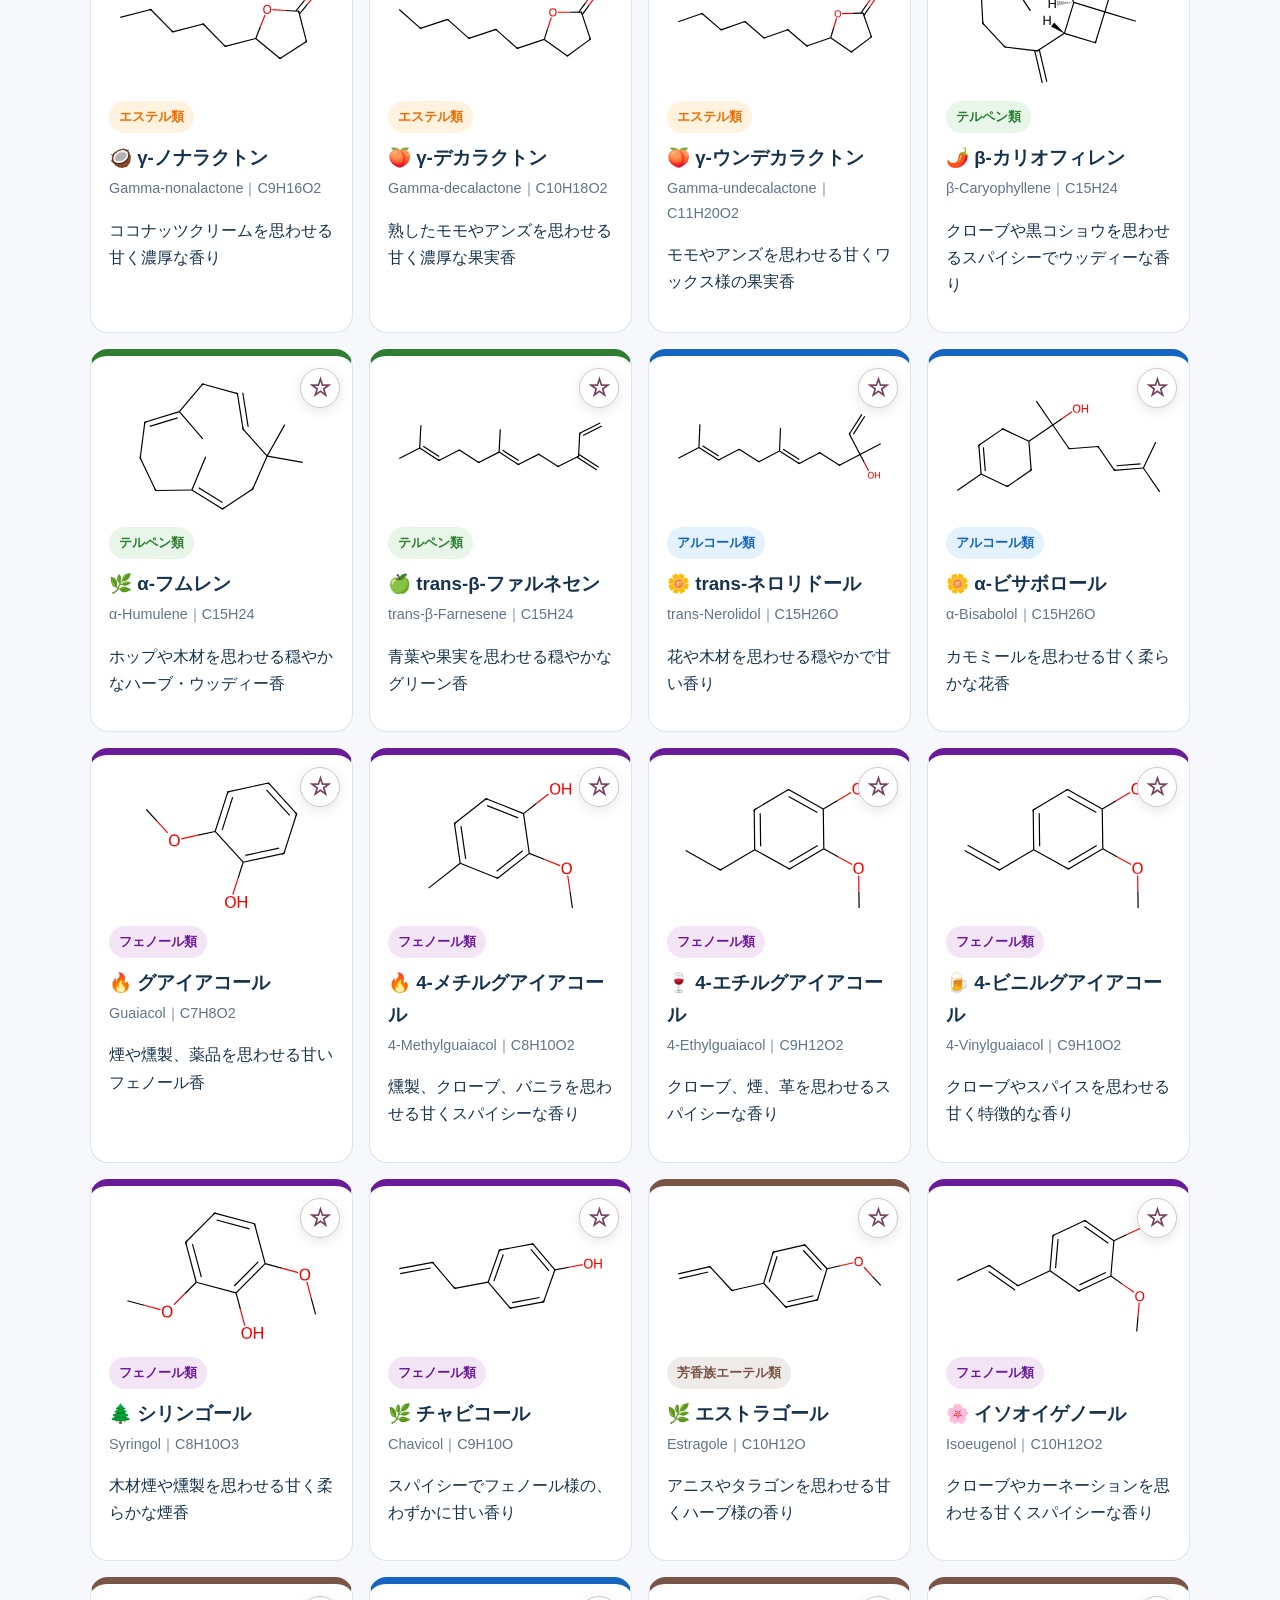
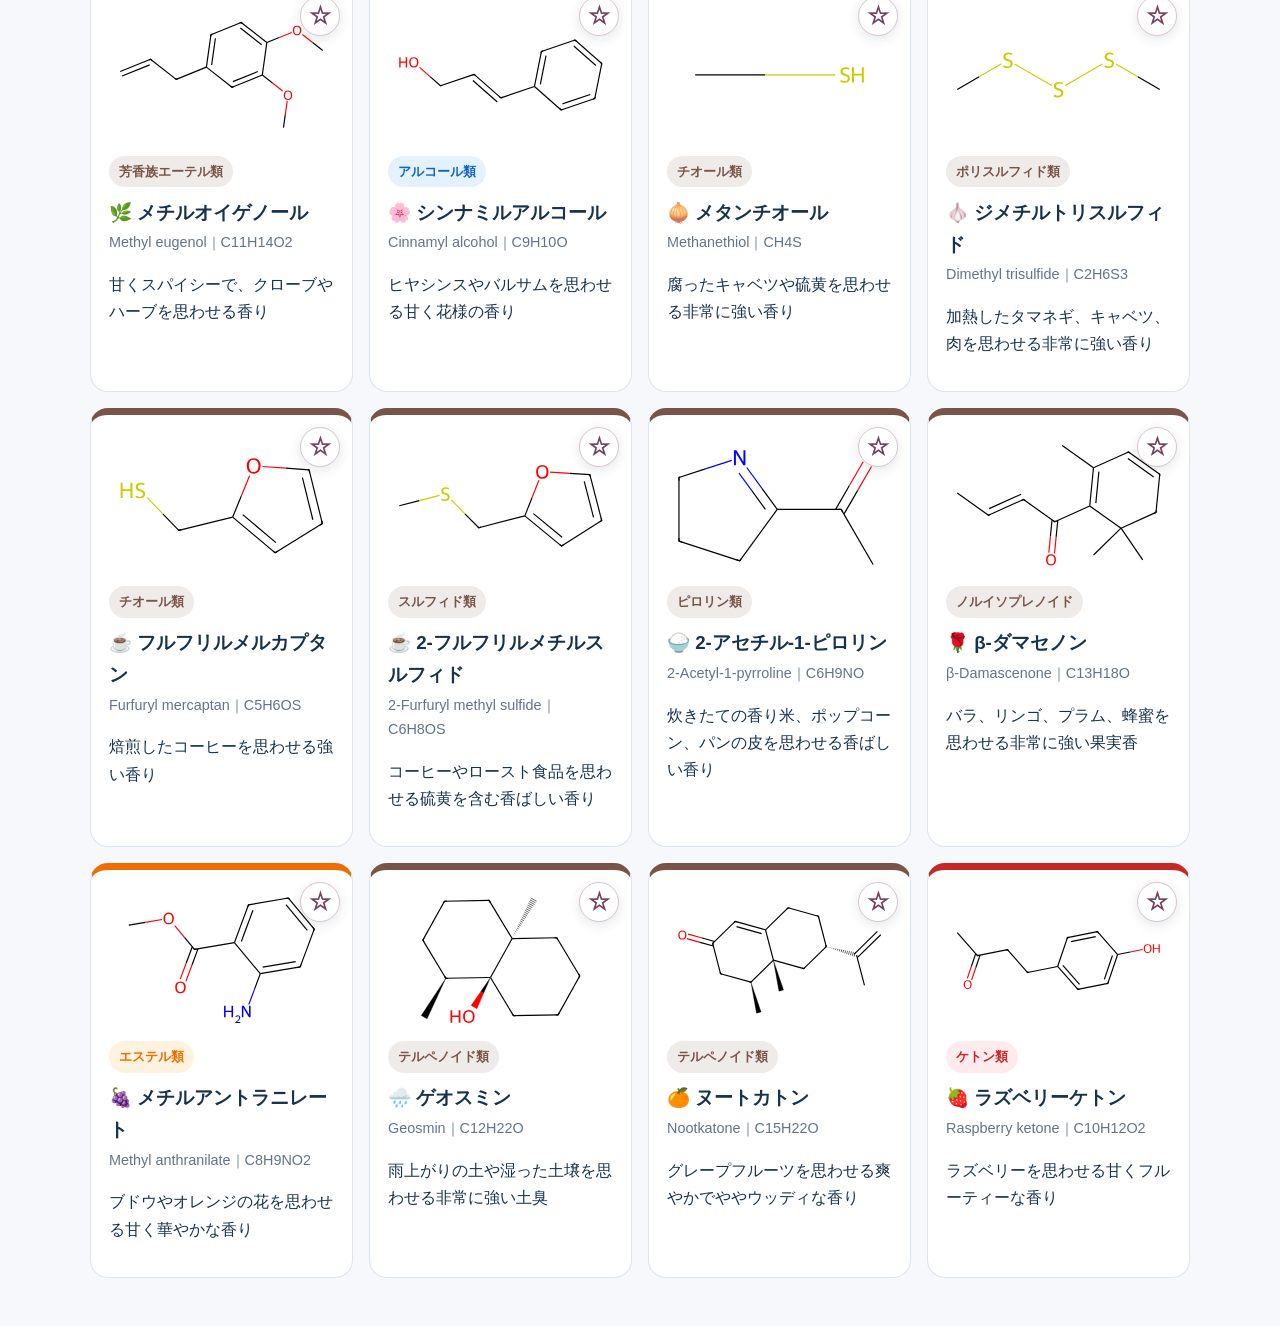
==== commit 09e6ff1b: "Replace dialog with Safari-compatible modal" ====
--- a/pages/encyclopedia.html
+++ b/pages/encyclopedia.html
@@ -1 +1 @@
-<!doctype html><html lang="ja"><head><meta charset="utf-8"><meta name="viewport" content="width=device-width,initial-scale=1"><title>香気成分図鑑</title><link rel="stylesheet" href="../css/common.css"><link rel="stylesheet" href="../css/encyclopedia.css"></head><body><header class="site-header"><div class="container header-inner"><a class="brand" href="../index.html">香りから化学を学ぼう<small>Aroma Chemistry Learning</small></a><nav><a class="" href="../index.html">トップ</a><a class="" href="../pages/learn.html">香りから学ぶ</a><a class="" href="../pages/odor-quiz.html">香りクイズ</a><a class="" href="../pages/structure-quiz.html">構造式クイズ</a><a class="" href="../pages/review.html">復習</a><a class="active" href="../pages/encyclopedia.html">図鑑</a><a class="" href="../pages/progress.html">学習記録</a></nav></div></header><main class="section"><div class="container"><a class="back" href="../index.html">← トップへ</a><h1>香気成分図鑑</h1><p class="lead">名前、香り、食品、分類、官能基から検索できます。構造式は黒、分類タグのみ色分けしています。</p><div class="tools"><input id="search" type="search" placeholder="例：柑橘、バラ、エステル、−OH"><button id="favoriteOnly" class="favorite-filter" type="button" aria-pressed="false">☆ お気に入りのみ</button><span><b id="count">0</b> 成分</span></div><div class="filters" id="filters"></div><div class="cards" id="cards"></div></div></main><dialog id="detail"><div class="dialog-body" id="detailContent"></div></dialog><script type="module" src="../js/encyclopedia.js"></script></body></html>+<!doctype html><html lang="ja"><head><meta charset="utf-8"><meta name="viewport" content="width=device-width,initial-scale=1"><title>香気成分図鑑</title><link rel="stylesheet" href="../css/common.css"><link rel="stylesheet" href="../css/encyclopedia.css"></head><body><header class="site-header"><div class="container header-inner"><a class="brand" href="../index.html">香りから化学を学ぼう<small>Aroma Chemistry Learning</small></a><nav><a class="" href="../index.html">トップ</a><a class="" href="../pages/learn.html">香りから学ぶ</a><a class="" href="../pages/odor-quiz.html">香りクイズ</a><a class="" href="../pages/structure-quiz.html">構造式クイズ</a><a class="" href="../pages/review.html">復習</a><a class="active" href="../pages/encyclopedia.html">図鑑</a><a class="" href="../pages/progress.html">学習記録</a></nav></div></header><main class="section"><div class="container"><a class="back" href="../index.html">← トップへ</a><h1>香気成分図鑑</h1><p class="lead">名前、香り、食品、分類、官能基から検索できます。構造式は黒、分類タグのみ色分けしています。</p><div class="tools"><input id="search" type="search" placeholder="例：柑橘、バラ、エステル、−OH"><button id="favoriteOnly" class="favorite-filter" type="button" aria-pressed="false">☆ お気に入りのみ</button><span><b id="count">0</b> 成分</span></div><div class="filters" id="filters"></div><div class="cards" id="cards"></div></div></main><div id="detailOverlay" class="modal-overlay hidden" aria-hidden="true"><div id="detail" class="modal-window" role="dialog" aria-modal="true" aria-labelledby="detailTitle" tabindex="-1"><div class="dialog-body" id="detailContent"></div></div></div><script type="module" src="../js/encyclopedia.js"></script></body></html>
--- a/css/encyclopedia.css
+++ b/css/encyclopedia.css
@@ -1,7 +1,7 @@
 
 .tools{display:flex;gap:10px;flex-wrap:wrap;margin:20px 0}.tools input,.tools select{border:1px solid var(--line);border-radius:12px;padding:11px 13px;background:#fff}.tools input{flex:1;min-width:220px}.filters{display:flex;gap:8px;flex-wrap:wrap;margin-bottom:20px}.filter{border:1px solid var(--line);background:#fff;border-radius:999px;padding:7px 11px;cursor:pointer}.filter.active{color:var(--class-color);background:var(--class-light);border-color:var(--class-color)}
 .cards{display:grid;grid-template-columns:repeat(auto-fill,minmax(250px,1fr));gap:16px}.compound-card{background:#fff;border:1px solid var(--line);border-top:7px solid var(--class-color);border-radius:18px;padding:18px;cursor:pointer}.compound-card img{width:100%;height:145px;object-fit:contain}.compound-card h3{margin:.5em 0 .1em}.muted{color:var(--muted);font-size:.9rem}
-dialog{width:min(760px,calc(100% - 24px));border:0;border-radius:22px;padding:0;box-shadow:0 24px 70px rgba(0,0,0,.22)}dialog::backdrop{background:rgba(18,34,50,.55)}.dialog-body{padding:26px}.dialog-head{display:flex;justify-content:space-between;gap:15px}.close{border:0;background:#edf2f7;border-radius:50%;width:38px;height:38px;cursor:pointer}.detail-grid{display:grid;grid-template-columns:260px 1fr;gap:22px}.detail-grid img{width:100%;height:220px;object-fit:contain}.fact{padding:11px 0;border-bottom:1px solid var(--line)}
+.modal-overlay{position:fixed;inset:0;z-index:1000;display:flex;align-items:center;justify-content:center;padding:18px;background:rgba(18,34,50,.58);overflow-y:auto;-webkit-overflow-scrolling:touch;opacity:1;visibility:visible;transition:opacity .18s ease,visibility .18s ease}.modal-overlay.hidden{opacity:0;visibility:hidden;pointer-events:none}.modal-window{position:relative;width:760px;max-width:100%;max-height:calc(100vh - 36px);max-height:calc(100dvh - 36px);overflow-y:auto;background:#fff;border-radius:22px;box-shadow:0 24px 70px rgba(0,0,0,.28);-webkit-overflow-scrolling:touch;transform:translateY(0) scale(1);transition:transform .18s ease}.modal-overlay.hidden .modal-window{transform:translateY(12px) scale(.98)}.dialog-body{padding:26px}.dialog-head{display:flex;justify-content:space-between;gap:15px}.close{border:0;background:#edf2f7;border-radius:50%;width:38px;height:38px;cursor:pointer;font-size:24px;line-height:1;display:flex;align-items:center;justify-content:center;flex:0 0 auto}.close:hover,.close:focus{background:#dfe7ef;outline:none}.detail-grid{display:grid;grid-template-columns:260px 1fr;gap:22px}.detail-grid img{width:100%;height:220px;object-fit:contain}.fact{padding:11px 0;border-bottom:1px solid var(--line)}body.modal-open{overflow:hidden}
 @media(max-width:640px){.detail-grid{grid-template-columns:1fr}}
 .favorite-filter{border:1px solid #d8c4cf;background:#fff;color:#75415f;border-radius:12px;padding:10px 13px;font-weight:800;cursor:pointer}.favorite-filter.active{background:#fff4cf;border-color:#d19d20;color:#795500}.compound-card{position:relative}.card-favorite{position:absolute;right:12px;top:12px;z-index:2}.dialog-actions{display:flex;align-items:flex-start;gap:8px}.empty-state{grid-column:1/-1;text-align:center;padding:42px 20px;background:#fff;border:1px dashed var(--line);border-radius:18px;color:var(--muted)}
 @media(max-width:640px){.dialog-actions .favorite-text{display:none}.dialog-actions .favorite-button{width:38px;height:38px;padding:0;justify-content:center}}
